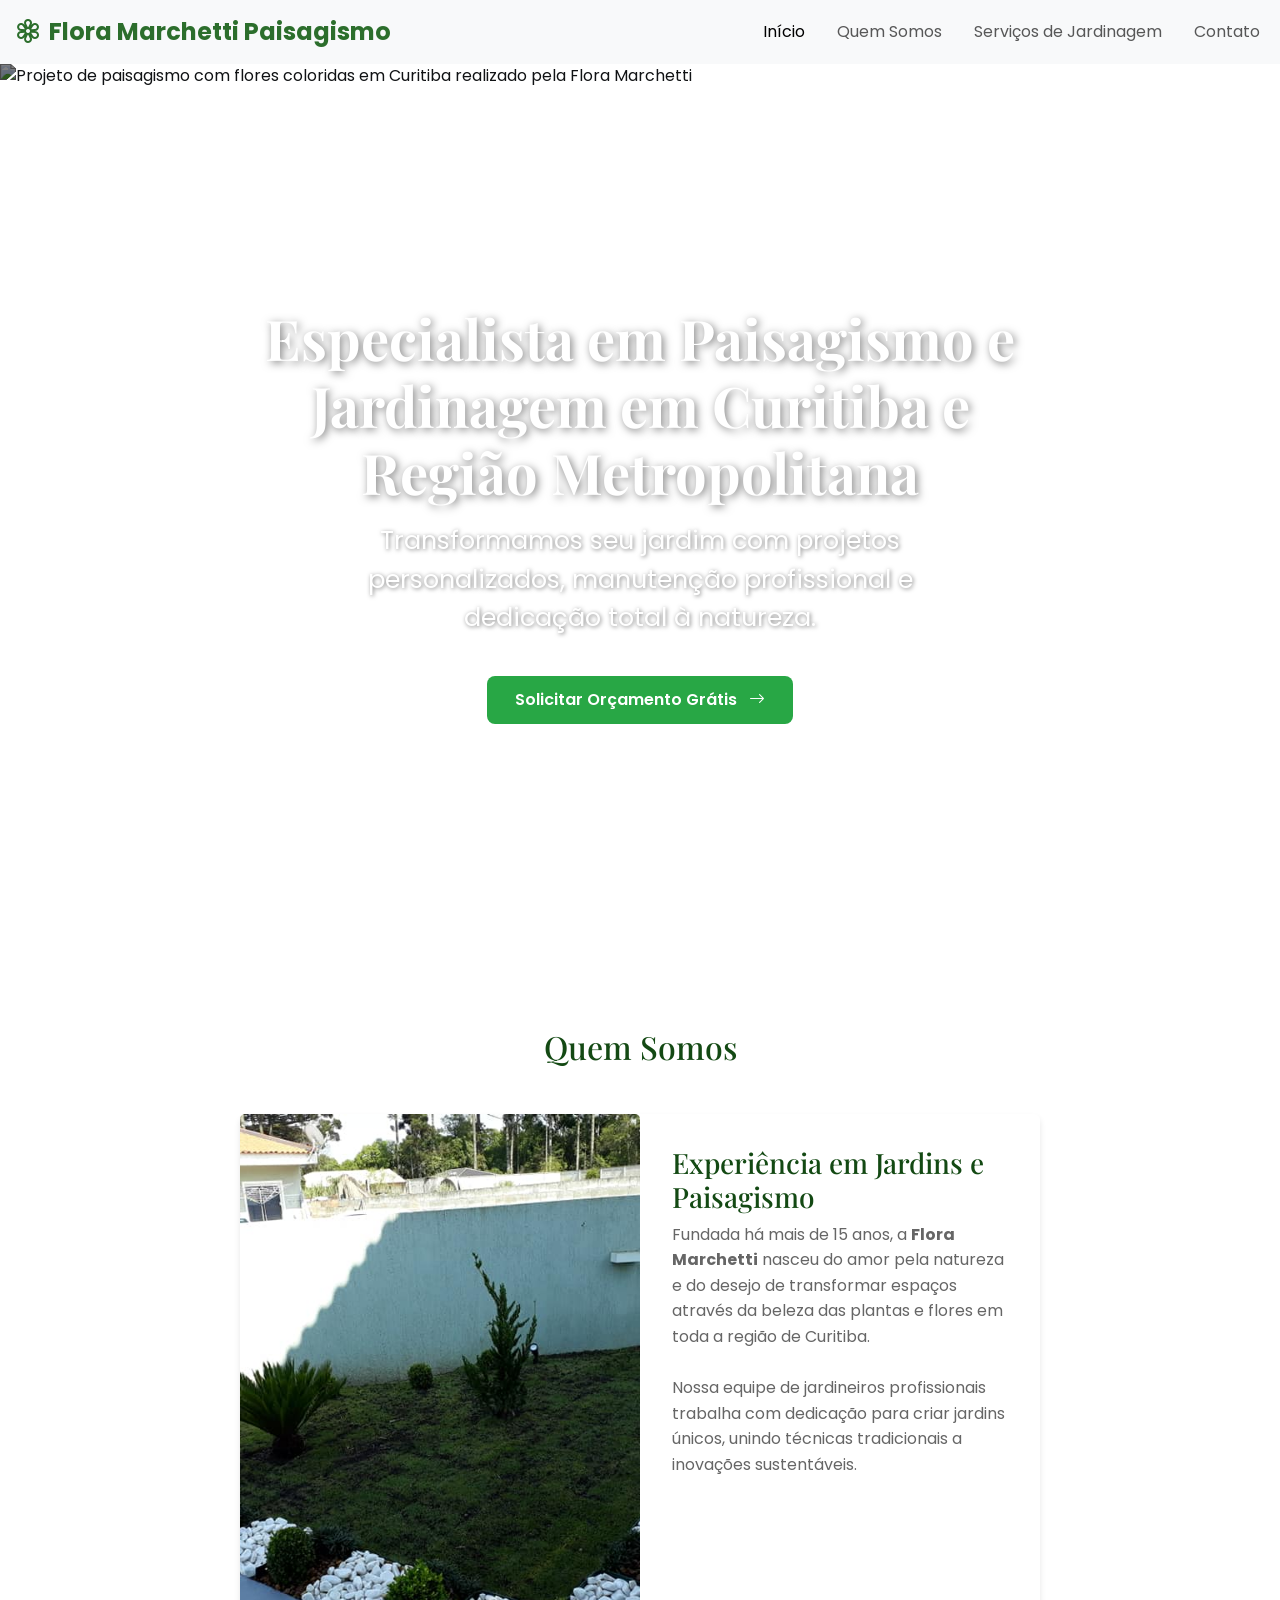
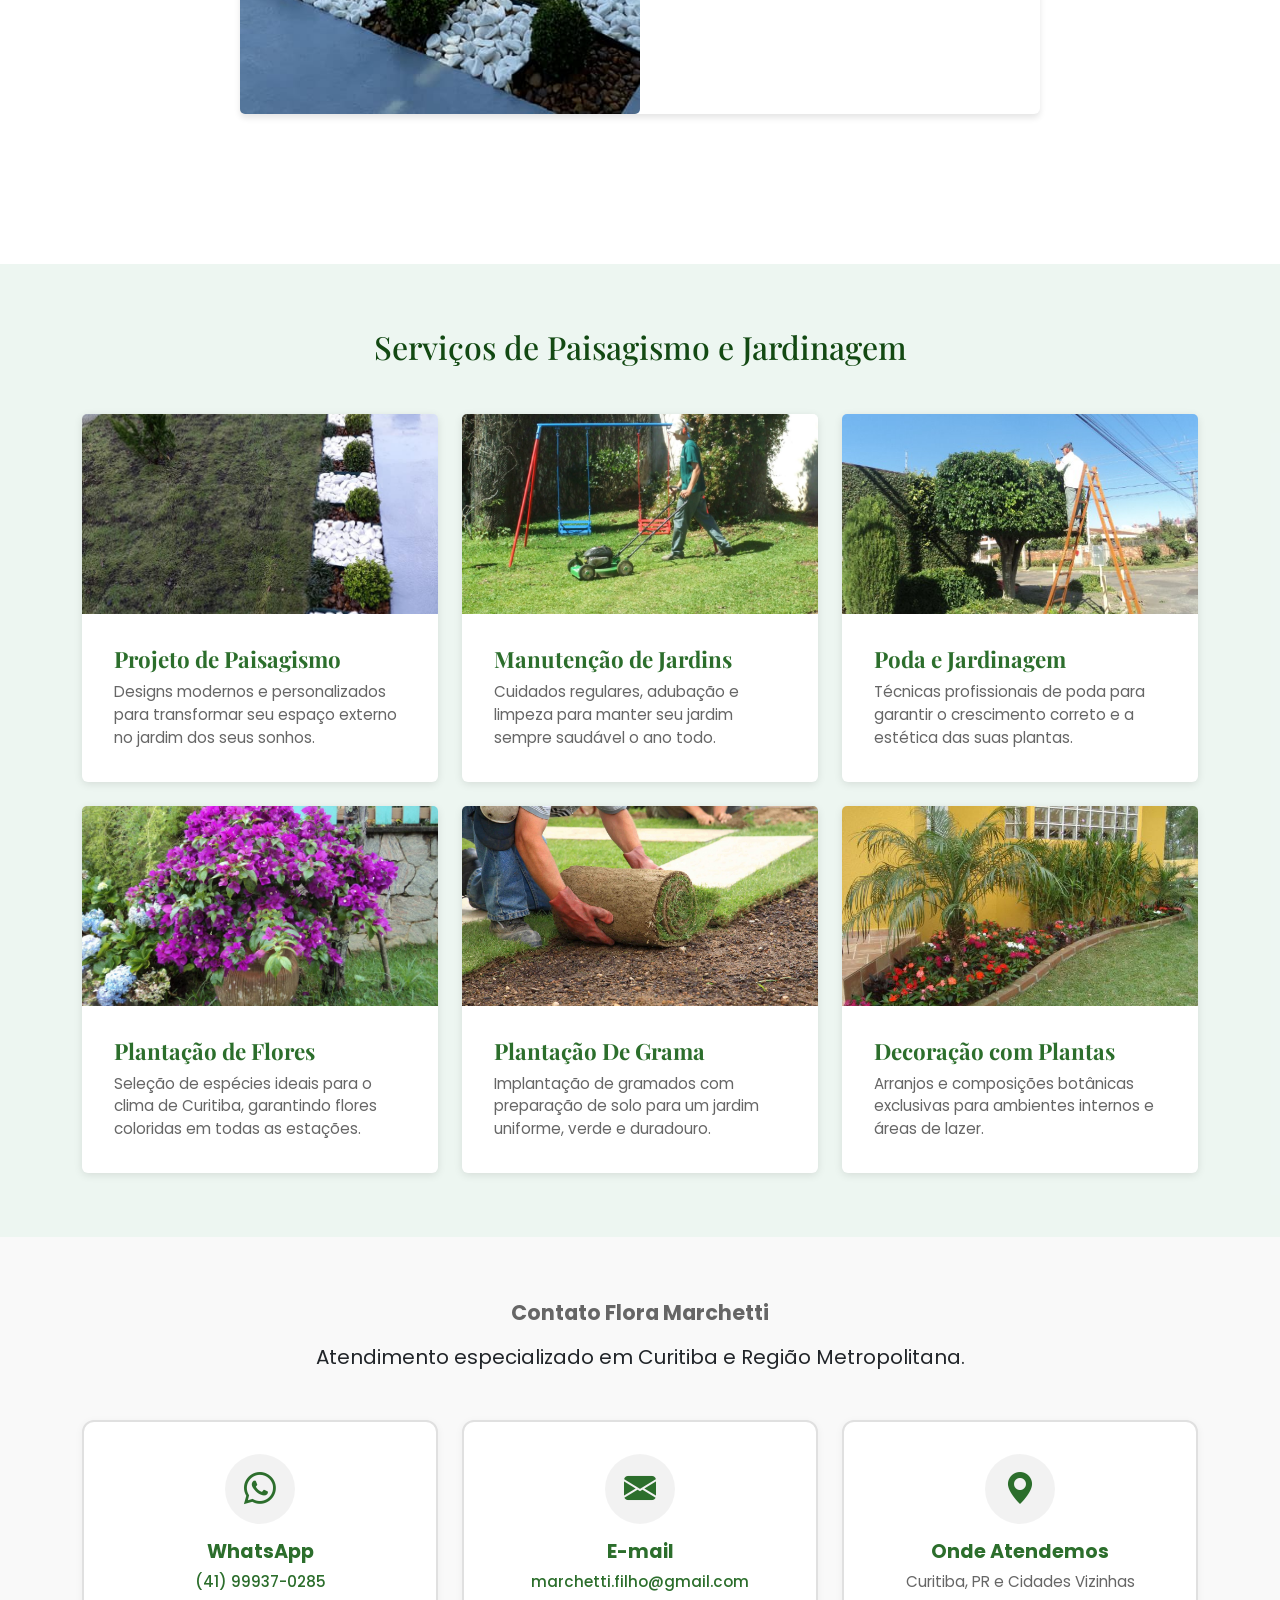
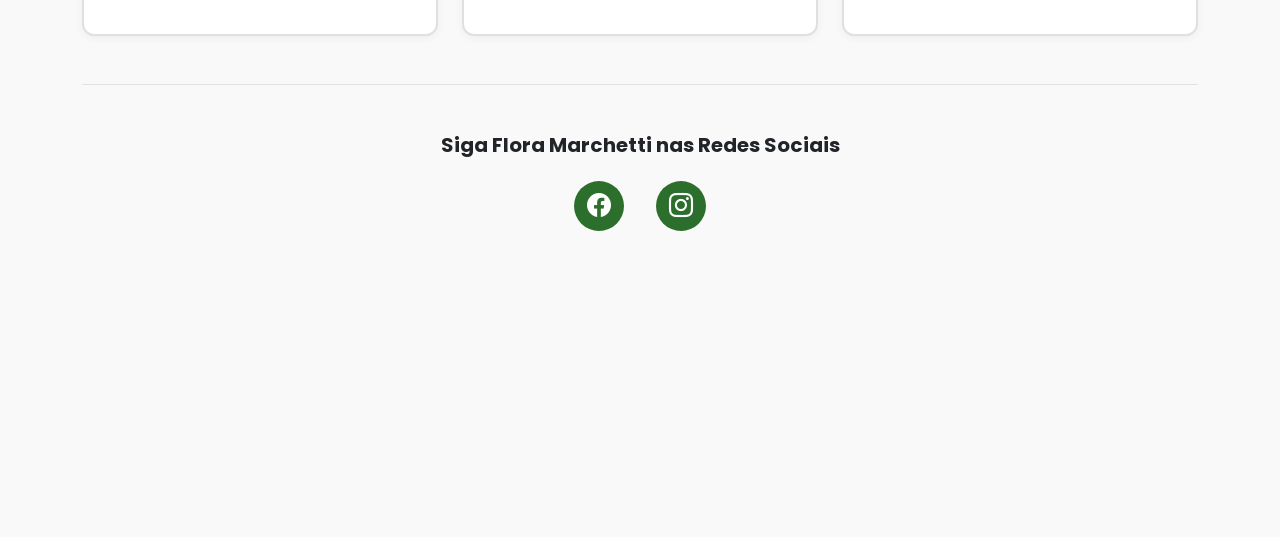
==== index.html @ 076b6082 "site" ====
<!doctype html>
<html lang="pt-br">

<head>
    <meta charset="utf-8">
    <meta name="viewport" content="width=device-width, initial-scale=1">
    
    <title>Flora Marchetti | Paisagismo e Jardinagem em Curitiba e Região Metropolitana</title>
    <meta name="description" content="Especialistas em paisagismo e jardinagem em Curitiba. Oferecemos projetos de jardins, manutenção, poda profissional, plantio de grama e flores. Solicite seu orçamento!">
    <meta name="keywords" content="jardinagem curitiba, paisagismo curitiba, manutenção de jardins, podas de árvores, plantio de grama, floricultura curitiba">
    <meta name="author" content="Flora Marchetti">
    <meta name="robots" content="index, follow">
    <link rel="canonical" href="https://www.floramarchetti.com.br/">

    <meta property="og:type" content="website">
    <meta property="og:title" content="Flora Marchetti | Paisagismo e Jardinagem em Curitiba">
    <meta property="og:description" content="Transforme seu espaço externo com serviços profissionais de jardinagem e paisagismo em Curitiba e região.">
    <meta property="og:image" content="https://images.unsplash.com/photo-1665523456595-213ff4974737?q=80&w=1080">
    <meta property="og:url" content="https://www.floramarchetti.com.br/">

    <link href="https://cdn.jsdelivr.net/npm/bootstrap@5.3.8/dist/css/bootstrap.min.css" rel="stylesheet"
        integrity="sha384-sRIl4kxILFvY47J16cr9ZwB07vP4J8+LH7qKQnuqkuIAvNWLzeN8tE5YBujZqJLB" crossorigin="anonymous">

    <link rel="stylesheet" href="https://cdn.jsdelivr.net/npm/bootstrap-icons@1.13.1/font/bootstrap-icons.min.css">

    <link rel="preconnect" href="https://fonts.googleapis.com">
    <link rel="preconnect" href="https://fonts.gstatic.com" crossorigin>
    <link
        href="https://fonts.googleapis.com/css2?family=Poppins:wght@400;500;600;700&family=Playfair+Display:wght@700&display=swap"
        rel="stylesheet">

    <link rel="stylesheet" href="styles.css">
    <link rel="icon" type="image/x-icon" href="/images/favicon-32x32.png">

    <script type="application/ld+json">
    {
      "@context": "https://schema.org",
      "@type": "HomeAndConstructionBusiness",
      "name": "Flora Marchetti",
      "image": "https://images.unsplash.com/photo-1665523456595-213ff4974737?q=80&w=1080",
      "address": {
        "@type": "PostalAddress",
        "addressLocality": "Curitiba",
        "addressRegion": "PR",
        "addressCountry": "BR"
      },
      "url": "https://www.floramarchetti.com.br/",
      "telephone": "+5541999370285",
      "priceRange": "$$",
      "serviceArea": "Curitiba e Região Metropolitana"
    }
    </script>
</head>

<body>

    <nav class="navbar navbar-expand-lg bg-body-tertiary sticky-top">
        <div class="container-fluid">
            <div class="icone icone-margem fw-bold">
                <i class="bi bi-flower3 fs-2" aria-hidden="true"></i>
                <span class="fs-4">Flora Marchetti Paisagismo</span>
            </div>

            <button class="navbar-toggler" type="button" data-bs-toggle="collapse"
                data-bs-target="#navbarSupportedContent" aria-controls="navbarSupportedContent" aria-expanded="false"
                aria-label="Abrir menu de navegação">
                <span class="navbar-toggler-icon"></span>
            </button>

            <div class="collapse navbar-collapse" id="navbarSupportedContent">
                <ul class="navbar-nav ms-auto mb-lg-0 gap-3 margem-navbar">
                    <li class="nav-item">
                        <a class="nav-link active" href="#inicio">Início</a>
                    </li>
                    <li class="nav-item">
                        <a class="nav-link" href="#quem-somos">Quem Somos</a>
                    </li>
                    <li class="nav-item">
                        <a class="nav-link" href="#servicos">Serviços de Jardinagem</a>
                    </li>
                    <li class="nav-item">
                        <a class="nav-link" href="#contato">Contato</a>
                    </li>
                </ul>
            </div>
        </div>
    </nav>

    <section id="inicio" class="container-fluid imagem-hero">
        <div class="hero-overlay">
            <h1 class="hero-titulo">Especialista em Paisagismo e Jardinagem em Curitiba e Região Metropolitana</h1>
            <p class="hero-subtitulo">Transformamos seu jardim com projetos personalizados, manutenção profissional e dedicação total à natureza.</p>
            
            <div class="mt-4">
                <a href="#contato" class="btn-hero">
                    Solicitar Orçamento Grátis <i class="bi bi-arrow-right ms-2" aria-hidden="true"></i>
                </a>
            </div>
        </div>
        <img src="https://images.unsplash.com/photo-1665523456595-213ff4974737?crop=entropy&cs=tinysrgb&fit=max&fm=jpg&ixid=M3w3Nzg4Nzd8MHwxfHNlYXJjaHwxfHxnYXJkZW4lMjBsYW5kc2NhcGluZyUyMGZsb3dlcnN8ZW58MXx8fHwxNzczMjYyNTE4fDA&ixlib=rb-4.1.0&q=80&w=1080"
            alt="Projeto de paisagismo com flores coloridas em Curitiba realizado pela Flora Marchetti">
    </section>

    <section id="quem-somos" class="secao-quem-somos">
        <div class="container">
            <h2 class="text-center verde mb-5">Quem Somos</h2>

            <div class="card margem-card card-responsivo">
                <div class="row g-0">
                    <div class="col-md-6">
                        <img src="/images/card principal.jpg" class="card-img h-100" alt="Equipe de jardinagem profissional em Curitiba">
                    </div>

                    <div class="col-md-6">
                        <div class="card-body">
                            <h3 class="verde">Experiência em Jardins e Paisagismo</h3>
                            <p class="card-text">
                                Fundada há mais de 15 anos, a <strong>Flora Marchetti</strong> nasceu do amor pela natureza e do
                                desejo de transformar espaços através da beleza das plantas e flores em toda a região de Curitiba.
                                <br><br>
                                Nossa equipe de jardineiros profissionais trabalha com dedicação para criar jardins únicos, unindo técnicas tradicionais a inovações sustentáveis.
                            </p>
                        </div>
                    </div>
                </div>
            </div>
        </div>
    </section>

    <section id="servicos" class="secao-servicos">
        <div class="container">
            <h2 class="text-center verde mb-5">Serviços de Paisagismo e Jardinagem</h2>

            <div class="row row-cols-1 row-cols-md-3 g-4">
                <div class="col">
                    <div class="card h-100 card-servico">
                        <img src="/images/Projeto.jpg" class="card-img-top" alt="Serviço de Projeto de Paisagismo em Curitiba">
                        <div class="card-body">
                            <h5 class="card-title">Projeto de Paisagismo</h5>
                            <p class="card-text">Designs modernos e personalizados para transformar seu espaço externo no jardim dos seus sonhos.</p>
                        </div>
                        
                    </div>
                </div>

                <div class="col">
                    <div class="card h-100 card-servico">
                        <img src="/images/Manutenção.jpg" class="card-img-top" alt="Manutenção periódica de jardins">
                        <div class="card-body">
                            <h5 class="card-title">Manutenção de Jardins</h5>
                            <p class="card-text">Cuidados regulares, adubação e limpeza para manter seu jardim sempre saudável o ano todo.</p>
                        </div>
                        
                    </div>
                </div>

                <div class="col">
                    <div class="card h-100 card-servico">
                        <img src="/images/poda.jpg" class="card-img-top" alt="Poda profissional de árvores e arbustos">
                        <div class="card-body">
                            <h5 class="card-title">Poda e Jardinagem</h5>
                            <p class="card-text">Técnicas profissionais de poda para garantir o crescimento correto e a estética das suas plantas.</p>
                        </div>
                        
                    </div>
                </div>

                <div class="col">
                    <div class="card h-100 card-servico">
                        <img src="/images/Flores.jpg" class="card-img-top" alt="Plantio de flores ornamentais">
                        <div class="card-body">
                            <h5 class="card-title">Plantação de Flores</h5>
                            <p class="card-text">Seleção de espécies ideais para o clima de Curitiba, garantindo flores coloridas em todas as estações.</p>
                        </div>
                        
                    </div>
                </div>

                <div class="col">
                    <div class="card h-100 card-servico">
                        <img src="/images/preparo-solo-plantio-grama-natural-scaled.jpg" class="card-img-top" alt="Plantio de grama em Curitiba">
                        <div class="card-body">
                            <h5 class="card-title">Plantação De Grama</h5>
                            <p class="card-text">Implantação de gramados com preparação de solo para um jardim uniforme, verde e duradouro.</p>
                        </div>
                        
                    </div>
                </div>

                <div class="col">
                    <div class="card h-100 card-servico">
                        <img src="/images/plantação.jpg" class="card-img-top" alt="Decoração botânica para interiores e exteriores">
                        <div class="card-body">
                            <h5 class="card-title">Decoração com Plantas</h5>
                            <p class="card-text">Arranjos e composições botânicas exclusivas para ambientes internos e áreas de lazer.</p>
                        </div>
                        
                    </div>
                </div>
            </div>
        </div>
    </section>

    <section id="contato" class="secao-contatos">
        <div class="container">
            <h2 class="text-center verde fw-bold mb-3">Contato Flora Marchetti</h2>
            <p class="text-center mb-5 fs-5">Atendimento especializado em Curitiba e Região Metropolitana.</p>

            <div class="row row-cols-1 row-cols-md-3 g-4 mb-5">
                <div class="col">
                    <a href="https://wa.me/5541999370285">
                    <div class="card-contato text-center">
                        <div class="icon-contato">
                            <i class="bi bi-whatsapp" aria-hidden="true"></i>
                        </div>
                        <h5 class="fw-bold mt-3 mb-2">WhatsApp</h5>
                        <p><a href="https://wa.me/5541999370285" target="_blank">(41) 99937-0285</a></p>
                    </div>
                    </a>
                </div>

                <div class="col">
                    <div class="card-contato text-center">
                        <div class="icon-contato">
                            <i class="bi bi-envelope-fill" aria-hidden="true"></i>
                        </div>
                        <h5 class="fw-bold mt-3 mb-2">E-mail</h5>
                        <p><a href="mailto:marchetti.filho@gmail.com">marchetti.filho@gmail.com</a></p>
                    </div>
                </div>

                <div class="col">
                    <div class="card-contato text-center">
                        <div class="icon-contato">
                            <i class="bi bi-geo-alt-fill" aria-hidden="true"></i>
                        </div>
                        <h5 class="fw-bold mt-3 mb-2">Onde Atendemos</h5>
                        <p>Curitiba, PR e Cidades Vizinhas</p>
                    </div>
                </div>
            </div>

            <div class="text-center mt-5 pt-5 border-top">
                <h5 class="fw-bold mb-4">Siga Flora Marchetti nas Redes Sociais</h5>
                <div class="social-icons">
                    <a href="https://www.facebook.com/floramarchetti.marchetti" class="social-icon" title="Siga-nos no Facebook" target="_blank">
                        <i class="bi bi-facebook"></i>
                    </a>
                    <a href="https://www.instagram.com/marchetti.filho/" class="social-icon" title="Siga-nos no Instagram" target="_blank">
                        <i class="bi bi-instagram"></i>
                    </a>
                </div>
            </div>
        </div>
    </section>

    <script src="https://cdn.jsdelivr.net/npm/bootstrap@5.3.8/dist/js/bootstrap.bundle.min.js"
        integrity="sha384-FKyoEForCGlyvwx9Hj09JcYn3nv7wiPVlz7YYwJrWVcXK/BmnVDxM+D2scQbITxI"
        crossorigin="anonymous"></script>
</body>

</html>
---- styles.css ----
/* Cores */
:root {
    --cor-primaria: oklch(0.48 0.12 143.37);
    --cor-secundaria: oklch(35.733% 0.10101 143.116);
}

/* Fonte global */
* {
    font-family: 'Poppins', sans-serif;
}

html {
    scroll-behavior: smooth;
}

body {
    margin: 0;
    padding: 0;
}

/* ===== NAVBAR ===== */
.icone-margem {
    margin-left: 360px;
    white-space: nowrap;
    display: flex;
    align-items: center;
    gap: 0.5rem;
    color: var(--cor-primaria);
}

.navbar-brand {
    white-space: nowrap;
    font-size: 1rem;
}

.margem-navbar {
    margin-right: 300px;
    white-space: nowrap;
}

/* Cor verde */
.verde {
    color: var(--cor-secundaria);
    font-family: 'Playfair Display', serif;
}

/* Responsividade Navbar */
@media (max-width: 1400px) {
    .icone-margem {
        margin-left: 200px;
    }

    .margem-navbar {
        margin-right: 200px;
    }

    .navbar-brand {
        font-size: 0.95rem;
    }
}

@media (max-width: 1300px) {
    .icone-margem {
        margin-left: 0;
        gap: 0.3rem;
    }

    .margem-navbar {
        margin-right: 0;
    }

    .navbar-brand {
        font-size: 0.8rem;
    }
}

/* ===== HERO SECTION ===== */
.imagem-hero {
    padding: 0 !important;
    margin: 0 !important;
    overflow: hidden;
    position: relative;
    height: 900px;
    width: 100%;
}

.imagem-hero img {
    width: 100%;
    height: 100%;
    object-fit: cover;
    display: block;
    filter: brightness(0.5);
}

.hero-overlay {
    position: absolute;
    top: 0;
    left: 0;
    width: 100%;
    height: 100%;
    display: flex;
    flex-direction: column;
    justify-content: center;
    align-items: center;
    text-align: center;
    z-index: 2;
}

.hero-titulo {
    font-family: 'Playfair Display', serif;
    font-size: 3.5rem;
    font-weight: 700;
    color: white;
    margin-bottom: 1rem;
    max-width: 800px;
    text-shadow: 2px 2px 8px rgba(0, 0, 0, 0.5);
}

.hero-subtitulo {
    font-family: 'Poppins', sans-serif;
    font-size: 1.6rem;
    color: white;
    max-width: 600px;
    text-shadow: 1px 1px 4px rgba(0, 0, 0, 0.5);
}

/* Responsividade Hero */
@media (max-width: 768px) {
    .imagem-hero {
        height: 100vh;
    }

    .hero-titulo {
        font-size: 1.8rem;
    }

    .hero-subtitulo {
        font-size: 1rem;
    }
}

@media (max-width: 480px) {
    .imagem-hero {
        height: 100vh;
    }

    .hero-titulo {
        font-size: 1.4rem;
    }

    .hero-subtitulo {
        font-size: 0.9rem;
    }
}

/* ===== SEÇÃO QUEM SOMOS (COM CARD) ===== */
.secao-quem-somos {
    display: flex;
    flex-direction: column;
    align-items: center;
    width: 100%;
    min-height: 100vh;
    padding: 4rem 2rem;
    margin: 0;
}

.secao-quem-somos h1 {
    font-family: 'Playfair Display', serif;
    font-size: 3rem;
    font-weight: 700;
    margin-bottom: 3rem;
    text-align: center;
}

/* ===== CARDS ===== */
.margem-card {
    margin: 0 auto;
}

.card-responsivo {
    border: none;
    box-shadow: 0 4px 6px rgba(0, 0, 0, 0.1);
    width: 100%;
    max-width: 50rem;
}

.card-img {
    object-fit: cover;
    width: 100%;
    height: 100%;
    min-height: 600px;
}

.card-body {
    display: flex;
    flex-direction: column;
    justify-content: center;
    padding: 2rem;
}

.card-title {
    font-family: 'Playfair Display', serif;
    font-size: 1.8rem;
    font-weight: 700;
    margin-bottom: 1rem;
    color: var(--cor-primaria);
}

.card-text {
    font-size: 1rem;
    line-height: 1.6;
    color: #666;
    margin-bottom: 1.5rem;
}

.card-body .btn {
    background-color: var(--cor-primaria);
    border-color: var(--cor-primaria);
    width: fit-content;
}

.card-body .btn:hover {
    background-color: var(--cor-secundaria);
    border-color: var(--cor-secundaria);
}

/* ===== RESPONSIVIDADE SEÇÃO QUEM SOMOS ===== */
@media (max-width: 768px) {
    .secao-quem-somos {
        min-height: 100vh;
        padding: 2rem 1rem;
    }

    .secao-quem-somos h1 {
        font-size: 2rem;
        margin-bottom: 2rem;
    }

    .margem-card {
        margin-left: 0;
        width: 100% !important;
    }

    .card-body {
        padding: 1.5rem;
    }

    .card-title {
        font-size: 1.5rem;
    }

    .card-text {
        font-size: 0.95rem;
    }
}

@media (max-width: 576px) {
    .secao-quem-somos {
        min-height: auto;
        padding: 1.5rem 1rem;
    }

    .secao-quem-somos h1 {
        font-size: 1.5rem;
        margin-bottom: 1.5rem;
    }

    .margem-card {
        margin-left: 0;
        width: 100% !important;
        max-width: 100%;
    }

    .card-body {
        padding: 1rem;
    }

    .card-title {
        font-size: 1.3rem;
    }

    .card-text {
        font-size: 0.9rem;
    }

    .card-img {
        min-height: 200px;
    }
}

.navbar-nav .nav-link:hover {
    color: rgb(54, 184, 60);
    cursor: pointer;
}


/* ===== SEÇÃO SERVIÇOS ===== */
.secao-servicos {
    width: 100%;
    min-height: 100vh;
    padding: 4rem 2rem;
    margin: 0;
    background-color: rgba(25, 135, 84, 0.08);
    /* verde bem suave */

}

.secao-servicos h1 {
    font-family: 'Playfair Display', serif;
    font-size: 3rem;
    font-weight: 700;
    margin-bottom: 3rem;
}

/* Cards de Serviços */
.card-servico {
    border: none;
    box-shadow: 0 2px 8px rgba(0, 0, 0, 0.1);
    transition: transform 0.3s ease, box-shadow 0.3s ease;
    height: 100%;
}

.card-servico:hover {
    transform: translateY(-10px);
    box-shadow: 0 8px 16px rgba(0, 0, 0, 0.15);
}

.card-servico .card-img-top {
    height: 200px;
    object-fit: cover;
}

.card-servico .card-title {
    font-family: 'Playfair Display', serif;
    font-size: 1.4rem;
    font-weight: 700;
    color: var(--cor-primaria);
    margin-bottom: 0.5rem;
}

.card-servico .card-text {
    font-size: 0.95rem;
    color: #666;
    line-height: 1.5;
}

.card-servico .card-footer {
    border: none;
    background-color: transparent;
    padding: 0 1.25rem 1.25rem;
}

.btn-servico {
    background-color: var(--cor-primaria);
    border-color: var(--cor-primaria);
    color: white;
    font-size: 0.9rem;
    padding: 0.5rem 1.2rem;
}

.btn-servico:hover {
    background-color: var(--cor-secundaria);
    border-color: var(--cor-secundaria);
    color: white;
}

/* ===== RESPONSIVIDADE SERVIÇOS ===== */
@media (max-width: 768px) {
    .secao-servicos {
        padding: 2rem 1rem;
        min-height: auto;
    }

    .secao-servicos h1 {
        font-size: 2rem;
        margin-bottom: 2rem;
    }

    .card-servico .card-title {
        font-size: 1.2rem;
    }

    .card-servico .card-text {
        font-size: 0.9rem;
    }
}

@media (max-width: 576px) {
    .secao-servicos {
        padding: 1.5rem 1rem;
    }

    .secao-servicos h1 {
        font-size: 1.5rem;
        margin-bottom: 1.5rem;
    }

    .card-servico .card-img-top {
        height: 150px;
    }

    .card-servico .card-title {
        font-size: 1.1rem;
    }

    .card-servico .card-text {
        font-size: 0.85rem;
    }
}

/* ===== SEÇÃO CONTATOS ===== */
.secao-contatos {
    width: 100%;
    min-height: 100vh;
    padding: 4rem 2rem;
    margin: 0;
    background-color: #f9f9f9;
}

.secao-contatos h1 {
    font-family: 'Playfair Display', serif;
    font-size: 3rem;
    font-weight: 700;
    margin-bottom: 1rem;
}

.secao-contatos h2 {
    font-family: 'Poppins', sans-serif;
    font-size: 1.3rem;
    color: #666;
    font-weight: 500;
}

/* Cards de Contato */
.card-contato {
    padding: 2rem;
    border: 2px solid #e0e0e0;
    border-radius: 12px;
    background-color: white;
    transition: all 0.3s ease;
    box-shadow: 0 2px 8px rgba(0, 0, 0, 0.05);
}

.card-contato:hover {
    border-color: var(--cor-primaria);
    box-shadow: 0 8px 16px rgba(0, 0, 0, 0.1);
    transform: translateY(-5px);
}

/* Ícone de Contato */
.icon-contato {
    width: 70px;
    height: 70px;
    margin: 0 auto;
    display: flex;
    justify-content: center;
    align-items: center;
    background-color: rgba(0, 0, 0, 0.05);
    border-radius: 50%;
    font-size: 2rem;
    color: var(--cor-primaria);
}

.card-contato:hover .icon-contato {
    background-color: var(--cor-primaria);
    color: white;
}

.card-contato h5 {
    color: var(--cor-primaria);
    font-size: 1.2rem;
}

.card-contato p {
    margin: 0.5rem 0;
    color: #666;
    font-size: 0.95rem;
}

.card-contato a {
    text-decoration: none;
    color: var(--cor-primaria);
    font-weight: 500;
    transition: color 0.3s ease;
}

.card-contato a:hover {
    color: var(--cor-secundaria);
    text-decoration: underline;
}

/* Redes Sociais */
.social-icons {
    display: flex;
    justify-content: center;
    gap: 2rem;
    flex-wrap: wrap;
}

.social-icon {
    display: inline-flex;
    justify-content: center;
    align-items: center;
    width: 50px;
    height: 50px;
    border-radius: 50%;
    background-color: var(--cor-primaria);
    color: white;
    font-size: 1.5rem;
    transition: all 0.3s ease;
    text-decoration: none;
}

.social-icon:hover {
    background-color: var(--cor-secundaria);
    transform: scale(1.15);
    box-shadow: 0 4px 12px rgba(0, 0, 0, 0.2);
}

/* ===== RESPONSIVIDADE CONTATOS ===== */
@media (max-width: 768px) {
    .secao-contatos {
        padding: 2rem 1rem;
        min-height: auto;
    }

    .secao-contatos h1 {
        font-size: 2rem;
        margin-bottom: 0.5rem;
    }

    .secao-contatos h2 {
        font-size: 1.1rem;
        margin-bottom: 2rem;
    }

    .card-contato {
        padding: 1.5rem;
    }

    .icon-contato {
        width: 60px;
        height: 60px;
        font-size: 1.5rem;
    }

    .card-contato h5 {
        font-size: 1.1rem;
    }

    .social-icons {
        gap: 1.5rem;
    }

    .social-icon {
        width: 45px;
        height: 45px;
        font-size: 1.2rem;
    }
}

@media (max-width: 576px) {
    .secao-contatos {
        padding: 1.5rem 1rem;
    }

    .secao-contatos h1 {
        font-size: 1.5rem;
    }

    .secao-contatos h2 {
        font-size: 1rem;
    }

    .card-contato {
        padding: 1.2rem;
        margin-bottom: 1rem;
    }

    .icon-contato {
        width: 50px;
        height: 50px;
        font-size: 1.3rem;
    }

    .card-contato h5 {
        font-size: 1rem;
    }

    .card-contato p {
        font-size: 0.9rem;
    }

    .social-icons {
        gap: 1rem;
    }

    .social-icon {
        width: 40px;
        height: 40px;
        font-size: 1rem;
    }
}

.btn-hero {
    display: inline-block;
    background-color: #28a745;
    /* verde */
    color: white;
    padding: 12px 28px;
    border-radius: 8px;
    text-decoration: none;
    font-weight: 600;
    transition: all 0.3s ease;
}

.btn-hero:hover {
    background-color: #218838;
    /* verde mais escuro no hover */
    transform: translateY(-2px);
    box-shadow: 0 6px 15px rgba(0, 0, 0, 0.2);
}
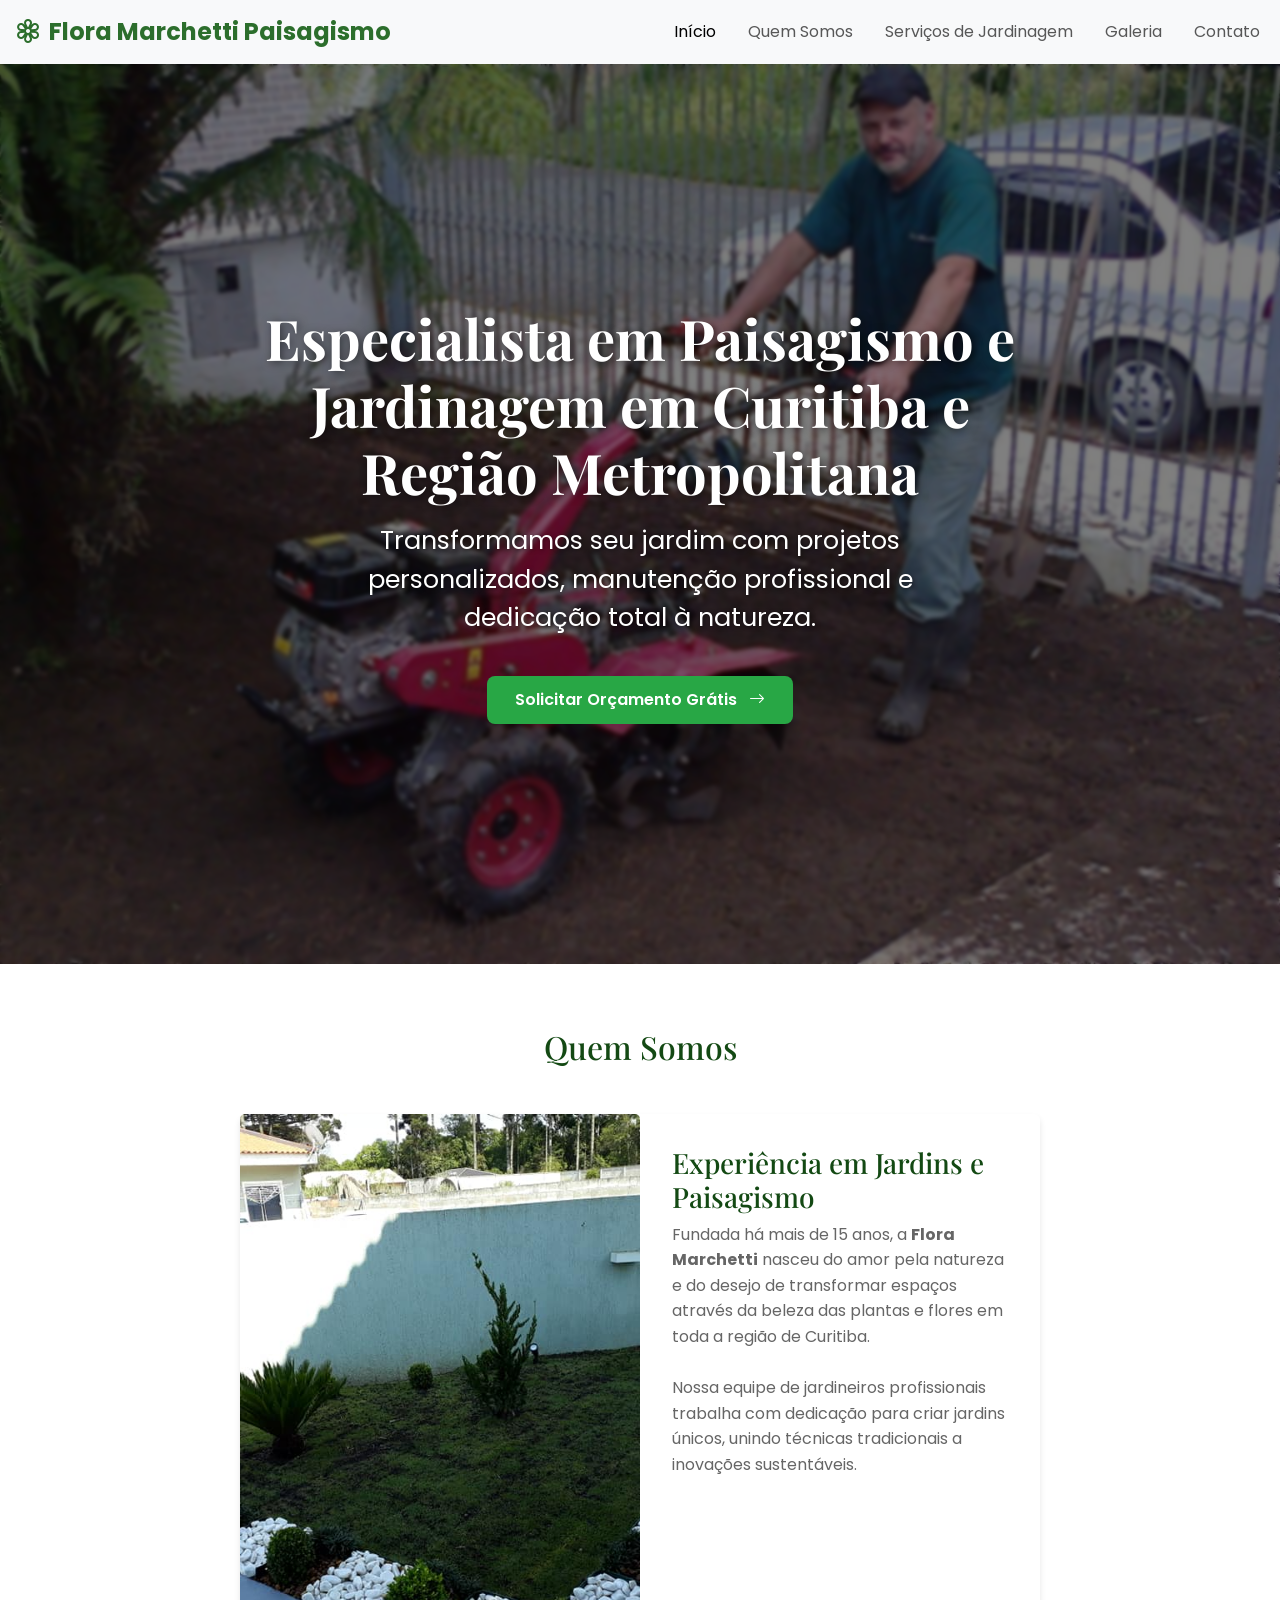
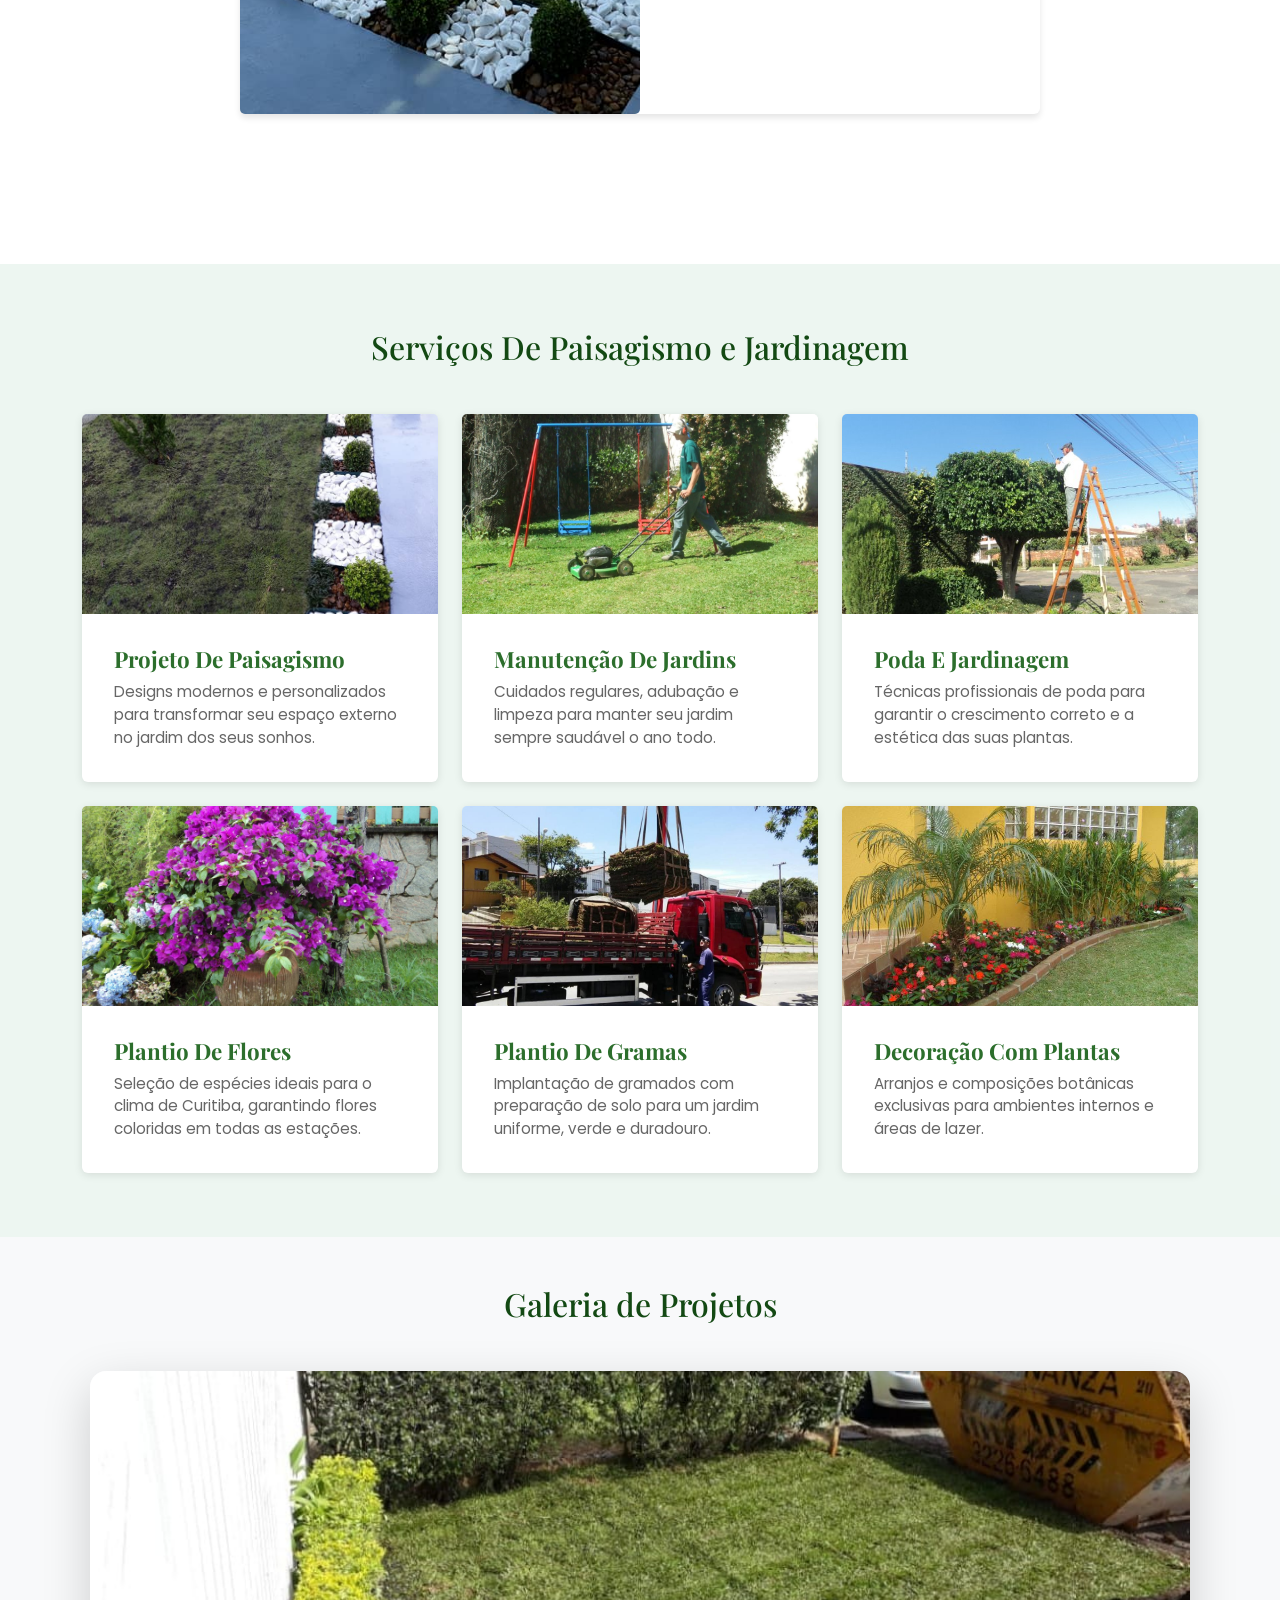
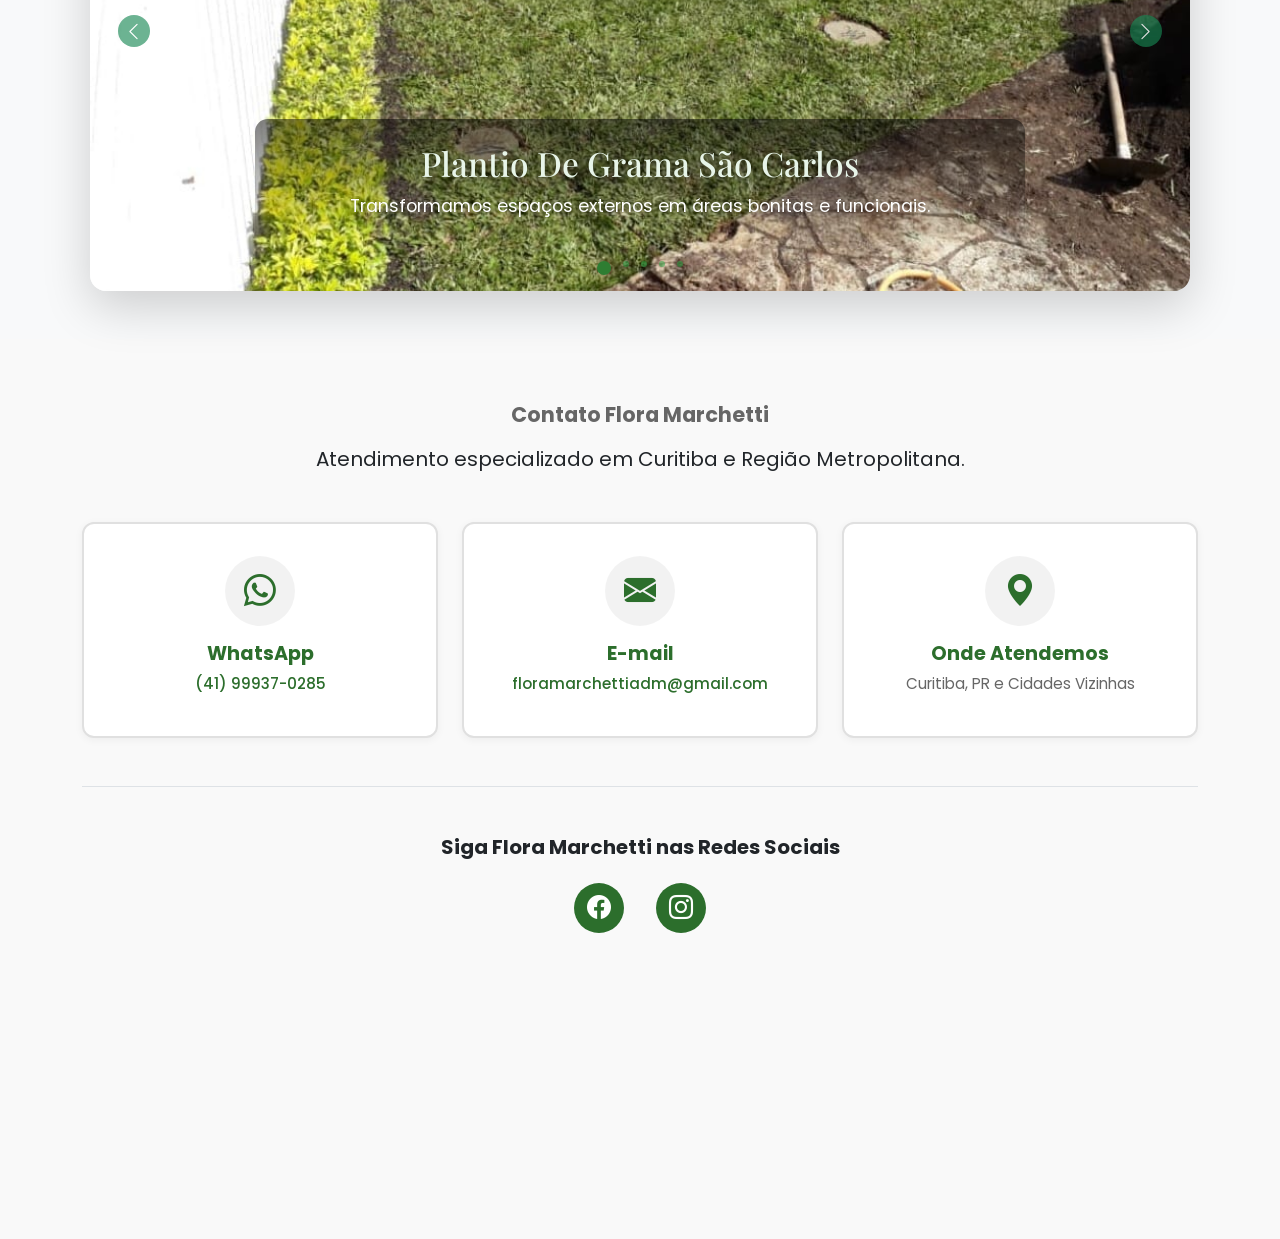
==== commit 3104778d: "Adição de imagens, carrousel e atualização de email" ====
--- a/index.html
+++ b/index.html
@@ -4,17 +4,20 @@
 <head>
     <meta charset="utf-8">
     <meta name="viewport" content="width=device-width, initial-scale=1">
-    
+
     <title>Flora Marchetti | Paisagismo e Jardinagem em Curitiba e Região Metropolitana</title>
-    <meta name="description" content="Especialistas em paisagismo e jardinagem em Curitiba. Oferecemos projetos de jardins, manutenção, poda profissional, plantio de grama e flores. Solicite seu orçamento!">
-    <meta name="keywords" content="jardinagem curitiba, paisagismo curitiba, manutenção de jardins, podas de árvores, plantio de grama, floricultura curitiba">
+    <meta name="description"
+        content="Especialistas em paisagismo e jardinagem em Curitiba. Oferecemos projetos de jardins, manutenção, poda profissional, plantio de grama e flores. Solicite seu orçamento!">
+    <meta name="keywords"
+        content="jardinagem curitiba, paisagismo curitiba, manutenção de jardins, podas de árvores, plantio de grama, floricultura curitiba">
     <meta name="author" content="Flora Marchetti">
     <meta name="robots" content="index, follow">
     <link rel="canonical" href="https://www.floramarchetti.com.br/">
 
     <meta property="og:type" content="website">
     <meta property="og:title" content="Flora Marchetti | Paisagismo e Jardinagem em Curitiba">
-    <meta property="og:description" content="Transforme seu espaço externo com serviços profissionais de jardinagem e paisagismo em Curitiba e região.">
+    <meta property="og:description"
+        content="Transforme seu espaço externo com serviços profissionais de jardinagem e paisagismo em Curitiba e região.">
     <meta property="og:image" content="https://images.unsplash.com/photo-1665523456595-213ff4974737?q=80&w=1080">
     <meta property="og:url" content="https://www.floramarchetti.com.br/">
 
@@ -30,7 +33,7 @@
         rel="stylesheet">
 
     <link rel="stylesheet" href="styles.css">
-    <link rel="icon" type="image/x-icon" href="/images/favicon-32x32.png">
+    <link rel="icon" type="image/x-icon" href="images/favicon-32x32.png">
 
     <script type="application/ld+json">
     {
@@ -78,6 +81,11 @@
                     <li class="nav-item">
                         <a class="nav-link" href="#servicos">Serviços de Jardinagem</a>
                     </li>
+
+                    <li class="nav-item">
+                        <a class="nav-link" href="#galeria">Galeria</a>
+                    </li>
+
                     <li class="nav-item">
                         <a class="nav-link" href="#contato">Contato</a>
                     </li>
@@ -87,17 +95,19 @@
     </nav>
 
     <section id="inicio" class="container-fluid imagem-hero">
+        <div class="fundo-desfocado"></div>
         <div class="hero-overlay">
             <h1 class="hero-titulo">Especialista em Paisagismo e Jardinagem em Curitiba e Região Metropolitana</h1>
-            <p class="hero-subtitulo">Transformamos seu jardim com projetos personalizados, manutenção profissional e dedicação total à natureza.</p>
-            
+            <p class="hero-subtitulo">Transformamos seu jardim com projetos personalizados, manutenção profissional e
+                dedicação total à natureza.</p>
+
             <div class="mt-4">
                 <a href="#contato" class="btn-hero">
                     Solicitar Orçamento Grátis <i class="bi bi-arrow-right ms-2" aria-hidden="true"></i>
                 </a>
             </div>
         </div>
-        <img src="https://images.unsplash.com/photo-1665523456595-213ff4974737?crop=entropy&cs=tinysrgb&fit=max&fm=jpg&ixid=M3w3Nzg4Nzd8MHwxfHNlYXJjaHwxfHxnYXJkZW4lMjBsYW5kc2NhcGluZyUyMGZsb3dlcnN8ZW58MXx8fHwxNzczMjYyNTE4fDA&ixlib=rb-4.1.0&q=80&w=1080"
+        <img src="images/image.png" class="img-fluid"
             alt="Projeto de paisagismo com flores coloridas em Curitiba realizado pela Flora Marchetti">
     </section>
 
@@ -108,17 +118,21 @@
             <div class="card margem-card card-responsivo">
                 <div class="row g-0">
                     <div class="col-md-6">
-                        <img src="/images/card principal.jpg" class="card-img h-100" alt="Equipe de jardinagem profissional em Curitiba">
+                        <img src="images/card principal.jpg" class="card-img h-100"
+                            alt="Equipe de jardinagem profissional em Curitiba">
                     </div>
 
                     <div class="col-md-6">
                         <div class="card-body">
                             <h3 class="verde">Experiência em Jardins e Paisagismo</h3>
                             <p class="card-text">
-                                Fundada há mais de 15 anos, a <strong>Flora Marchetti</strong> nasceu do amor pela natureza e do
-                                desejo de transformar espaços através da beleza das plantas e flores em toda a região de Curitiba.
+                                Fundada há mais de 15 anos, a <strong>Flora Marchetti</strong> nasceu do amor pela
+                                natureza e do
+                                desejo de transformar espaços através da beleza das plantas e flores em toda a região de
+                                Curitiba.
                                 <br><br>
-                                Nossa equipe de jardineiros profissionais trabalha com dedicação para criar jardins únicos, unindo técnicas tradicionais a inovações sustentáveis.
+                                Nossa equipe de jardineiros profissionais trabalha com dedicação para criar jardins
+                                únicos, unindo técnicas tradicionais a inovações sustentáveis.
                             </p>
                         </div>
                     </div>
@@ -129,74 +143,172 @@
 
     <section id="servicos" class="secao-servicos">
         <div class="container">
-            <h2 class="text-center verde mb-5">Serviços de Paisagismo e Jardinagem</h2>
+            <h2 class="text-center verde mb-5">Serviços De Paisagismo e Jardinagem</h2>
 
             <div class="row row-cols-1 row-cols-md-3 g-4">
                 <div class="col">
                     <div class="card h-100 card-servico">
-                        <img src="/images/Projeto.jpg" class="card-img-top" alt="Serviço de Projeto de Paisagismo em Curitiba">
-                        <div class="card-body">
-                            <h5 class="card-title">Projeto de Paisagismo</h5>
-                            <p class="card-text">Designs modernos e personalizados para transformar seu espaço externo no jardim dos seus sonhos.</p>
-                        </div>
-                        
-                    </div>
-                </div>
-
-                <div class="col">
-                    <div class="card h-100 card-servico">
-                        <img src="/images/Manutenção.jpg" class="card-img-top" alt="Manutenção periódica de jardins">
-                        <div class="card-body">
-                            <h5 class="card-title">Manutenção de Jardins</h5>
-                            <p class="card-text">Cuidados regulares, adubação e limpeza para manter seu jardim sempre saudável o ano todo.</p>
-                        </div>
-                        
-                    </div>
-                </div>
-
-                <div class="col">
-                    <div class="card h-100 card-servico">
-                        <img src="/images/poda.jpg" class="card-img-top" alt="Poda profissional de árvores e arbustos">
-                        <div class="card-body">
-                            <h5 class="card-title">Poda e Jardinagem</h5>
-                            <p class="card-text">Técnicas profissionais de poda para garantir o crescimento correto e a estética das suas plantas.</p>
-                        </div>
-                        
-                    </div>
-                </div>
-
-                <div class="col">
-                    <div class="card h-100 card-servico">
-                        <img src="/images/Flores.jpg" class="card-img-top" alt="Plantio de flores ornamentais">
-                        <div class="card-body">
-                            <h5 class="card-title">Plantação de Flores</h5>
-                            <p class="card-text">Seleção de espécies ideais para o clima de Curitiba, garantindo flores coloridas em todas as estações.</p>
-                        </div>
-                        
-                    </div>
-                </div>
-
-                <div class="col">
-                    <div class="card h-100 card-servico">
-                        <img src="/images/preparo-solo-plantio-grama-natural-scaled.jpg" class="card-img-top" alt="Plantio de grama em Curitiba">
-                        <div class="card-body">
-                            <h5 class="card-title">Plantação De Grama</h5>
-                            <p class="card-text">Implantação de gramados com preparação de solo para um jardim uniforme, verde e duradouro.</p>
-                        </div>
-                        
-                    </div>
-                </div>
-
-                <div class="col">
-                    <div class="card h-100 card-servico">
-                        <img src="/images/plantação.jpg" class="card-img-top" alt="Decoração botânica para interiores e exteriores">
-                        <div class="card-body">
-                            <h5 class="card-title">Decoração com Plantas</h5>
-                            <p class="card-text">Arranjos e composições botânicas exclusivas para ambientes internos e áreas de lazer.</p>
-                        </div>
-                        
-                    </div>
-                </div>
+                        <img src="images/Projeto.jpg" class="card-img-top"
+                            alt="Serviço de Projeto de Paisagismo em Curitiba">
+                        <div class="card-body">
+                            <h5 class="card-title">Projeto De Paisagismo</h5>
+                            <p class="card-text">Designs modernos e personalizados para transformar seu espaço externo
+                                no jardim dos seus sonhos.</p>
+                        </div>
+
+                    </div>
+                </div>
+
+                <div class="col">
+                    <div class="card h-100 card-servico">
+                        <img src="images/Manutenção.jpg" class="card-img-top" alt="Manutenção periódica de jardins">
+                        <div class="card-body">
+                            <h5 class="card-title">Manutenção De Jardins</h5>
+                            <p class="card-text">Cuidados regulares, adubação e limpeza para manter seu jardim sempre
+                                saudável o ano todo.</p>
+                        </div>
+
+                    </div>
+                </div>
+
+                <div class="col">
+                    <div class="card h-100 card-servico">
+                        <img src="images/poda.jpg" class="card-img-top" alt="Poda profissional de árvores e arbustos">
+                        <div class="card-body">
+                            <h5 class="card-title">Poda E Jardinagem</h5>
+                            <p class="card-text">Técnicas profissionais de poda para garantir o crescimento correto e a
+                                estética das suas plantas.</p>
+                        </div>
+
+                    </div>
+                </div>
+
+                <div class="col">
+                    <div class="card h-100 card-servico">
+                        <img src="images/Flores.jpg" class="card-img-top" alt="Plantio de flores ornamentais">
+                        <div class="card-body">
+                            <h5 class="card-title">Plantio De Flores</h5>
+                            <p class="card-text">Seleção de espécies ideais para o clima de Curitiba, garantindo flores
+                                coloridas em todas as estações.</p>
+                        </div>
+
+                    </div>
+                </div>
+
+                <div class="col">
+                    <div class="card h-100 card-servico">
+                        <img src="images/Grama tico.jpeg" class="card-img-top" alt="Plantio de grama em Curitiba">
+                        <div class="card-body">
+                            <h5 class="card-title">Plantio De Gramas</h5>
+                            <p class="card-text">Implantação de gramados com preparação de solo para um jardim uniforme,
+                                verde e duradouro.</p>
+                        </div>
+
+                    </div>
+                </div>
+
+                <div class="col">
+                    <div class="card h-100 card-servico">
+                        <img src="images/plantação.jpg" class="card-img-top"
+                            alt="Decoração botânica para interiores e exteriores">
+                        <div class="card-body">
+                            <h5 class="card-title">Decoração Com Plantas</h5>
+                            <p class="card-text">Arranjos e composições botânicas exclusivas para ambientes internos e
+                                áreas de lazer.</p>
+                        </div>
+
+                    </div>
+                </div>
+            </div>
+        </div>
+    </section>
+
+
+
+    <section id="galeria" class="secao-galeria py-5">
+        <div class="container">
+            <h2 class="text-center verde mb-5">Galeria de Projetos</h2>
+
+            <div id="carouselExampleCaptions" class="carousel slide shadow-lg rounded-4 overflow-hidden mx-auto"
+                style="max-width: 1100px; max-height: 1200px;" data-bs-ride="carousel" data-bs-interval="5000">
+
+                <!-- Indicadores (pontinhos) -->
+                <div class="carousel-indicators">
+                    <button type="button" data-bs-target="#carouselExampleCaptions" data-bs-slide-to="0" class="active"
+                        aria-current="true" aria-label="Slide 1"></button>
+                    <button type="button" data-bs-target="#carouselExampleCaptions" data-bs-slide-to="1"
+                        aria-label="Slide 2"></button>
+                    <button type="button" data-bs-target="#carouselExampleCaptions" data-bs-slide-to="2"
+                        aria-label="Slide 3"></button>
+                    <button type="button" data-bs-target="#carouselExampleCaptions" data-bs-slide-to="3"
+                        aria-label="Slide 4"></button>
+                    <button type="button" data-bs-target="#carouselExampleCaptions" data-bs-slide-to="4"
+                        aria-label="Slide 5"></button>
+
+
+                </div>
+
+                <div class="carousel-inner">
+
+                    <div class="carousel-item">
+                        <img src="images/Limpeza terra.png" class="d-block w-100" alt="Paisagismo moderno">
+                        <div class="carousel-caption d-none d-md-block">
+                            <h5>Limpeza Do Terreno</h5>
+                            <p>Preparação do terreno para implantação de jardins e paisagismo.</p>
+                        </div>
+                    </div>
+
+
+                    <div class="carousel-item active">
+                        <img src="images/grama plantada.jfif" class="d-block w-100 img-fluid" alt="Jardim bem cuidado">
+                        <div class="carousel-caption d-none d-md-block">
+                            <h5>Plantio De Grama São Carlos</h5>
+                            <p>Transformamos espaços externos em áreas bonitas e funcionais.</p>
+                        </div>
+                    </div>
+
+                    <div class="carousel-item">
+                        <img src="images/Decoração.jpeg" class="d-block w-100" alt="Jardim colorido">
+                        <div class="carousel-caption d-none d-md-block">
+                            <h5>Decoração Com Plantas</h5>
+                            <p>Arranjos e composições botânicas exclusivas para ambientes internos e áreas de lazer.</p>
+                        </div>
+                    </div>
+
+                    <div class="carousel-item">
+                        <img src="images/Esmeralda.jpeg" class="d-block w-100" alt="Paisagismo moderno">
+                        <div class="carousel-caption d-none d-md-block">
+                            <h5>Plantio Da Grama Esmeralda</h5>
+                            <p>Instalação de grama esmeralda em áreas residenciais e comerciais.</p>
+                        </div>
+                    </div>
+
+                    <div class="carousel-item">
+                        <img src="images/limpeza.png" class="d-block w-100" alt="Paisagismo moderno">
+                        <div class="carousel-caption d-none d-md-block">
+                            <h5>Terminando o serviço</h5>
+                            <p>Utilizando soprador para manter o local limpo</p>
+                        </div>
+                    </div>
+
+
+
+
+                </div>
+
+                <!-- Controles -->
+                <button class="carousel-control-prev" type="button" data-bs-target="#carouselExampleCaptions"
+                    data-bs-slide="prev">
+                    <span class="carousel-control-prev-icon bg-success bg-opacity-75 rounded-circle p-3"
+                        aria-hidden="true"></span>
+                    <span class="visually-hidden">Anterior</span>
+                </button>
+                <button class="carousel-control-next" type="button" data-bs-target="#carouselExampleCaptions"
+                    data-bs-slide="next">
+                    <span class="carousel-control-next-icon bg-success bg-opacity-75 rounded-circle p-3"
+                        aria-hidden="true"></span>
+                    <span class="visually-hidden">Próximo</span>
+                </button>
             </div>
         </div>
     </section>
@@ -209,13 +321,13 @@
             <div class="row row-cols-1 row-cols-md-3 g-4 mb-5">
                 <div class="col">
                     <a href="https://wa.me/5541999370285">
-                    <div class="card-contato text-center">
-                        <div class="icon-contato">
-                            <i class="bi bi-whatsapp" aria-hidden="true"></i>
-                        </div>
-                        <h5 class="fw-bold mt-3 mb-2">WhatsApp</h5>
-                        <p><a href="https://wa.me/5541999370285" target="_blank">(41) 99937-0285</a></p>
-                    </div>
+                        <div class="card-contato text-center">
+                            <div class="icon-contato">
+                                <i class="bi bi-whatsapp" aria-hidden="true"></i>
+                            </div>
+                            <h5 class="fw-bold mt-3 mb-2">WhatsApp</h5>
+                            <p><a href="https://wa.me/5541999370285" target="_blank">(41) 99937-0285</a></p>
+                        </div>
                     </a>
                 </div>
 
@@ -225,7 +337,7 @@
                             <i class="bi bi-envelope-fill" aria-hidden="true"></i>
                         </div>
                         <h5 class="fw-bold mt-3 mb-2">E-mail</h5>
-                        <p><a href="mailto:marchetti.filho@gmail.com">marchetti.filho@gmail.com</a></p>
+                        <p><a href="mailto:floramarchettiadm@gmail.com">floramarchettiadm@gmail.com</a></p>
                     </div>
                 </div>
 
@@ -243,10 +355,12 @@
             <div class="text-center mt-5 pt-5 border-top">
                 <h5 class="fw-bold mb-4">Siga Flora Marchetti nas Redes Sociais</h5>
                 <div class="social-icons">
-                    <a href="https://www.facebook.com/floramarchetti.marchetti" class="social-icon" title="Siga-nos no Facebook" target="_blank">
+                    <a href="https://www.facebook.com/floramarchetti.marchetti" class="social-icon"
+                        title="Siga-nos no Facebook" target="_blank">
                         <i class="bi bi-facebook"></i>
                     </a>
-                    <a href="https://www.instagram.com/marchetti.filho/" class="social-icon" title="Siga-nos no Instagram" target="_blank">
+                    <a href="https://www.instagram.com/marchetti.filho/" class="social-icon"
+                        title="Siga-nos no Instagram" target="_blank">
                         <i class="bi bi-instagram"></i>
                     </a>
                 </div>
--- a/styles.css
+++ b/styles.css
@@ -619,4 +619,116 @@
     /* verde mais escuro no hover */
     transform: translateY(-2px);
     box-shadow: 0 6px 15px rgba(0, 0, 0, 0.2);
+}
+
+.fundo-desfocado {
+    background: url('images/image.png') no-repeat center center;
+    background-size: cover;
+    filter: blur(2px) brightness(0.5);
+    position: absolute;
+    top: 0;
+    left: 0;
+    width: 100%;
+    height: 100%;
+    z-index: 1;
+}
+
+/* === Galeria / Carousel === */
+.secao-galeria {
+    background-color: #f8f9fa;
+    /* fundo bem clarinho para destacar */
+}
+
+.carousel {
+    border-radius: 1.2rem;
+    overflow: hidden;
+    box-shadow: 0 15px 40px rgba(0, 0, 0, 0.12);
+}
+
+.carousel-item img {
+    object-fit: cover;
+    /* mantém proporção sem distorcer */
+    height: 520px;
+    /* altura fixa boa para desktop – ajuste se quiser */
+    transition: transform 0.8s ease;
+}
+
+.carousel-item:hover img {
+    transform: scale(1.04);
+    /* leve zoom ao passar o mouse */
+}
+
+.carousel-caption {
+    background: linear-gradient(rgba(0, 0, 0, 0.50), transparent);
+    padding: 1.5rem 2rem;
+    border-radius: 0.8rem;
+    bottom: 3rem;
+    color: white;
+    text-shadow: 0 2px 6px rgba(0, 0, 0, 0.2);
+}
+
+.carousel-caption h5 {
+    font-family: 'Playfair Display', serif;
+    font-size: 2.1rem;
+    margin-bottom: 0.6rem;
+    color: #e8f5e9;
+    /* verde bem clarinho */
+}
+
+.carousel-caption p {
+    font-size: 1.1rem;
+    margin-bottom: 0;
+}
+
+/* Indicadores (pontinhos) */
+.carousel-indicators [data-bs-target] {
+    width: 6px;
+    height: 6px;
+    border-radius: 50%;
+    background-color: #28a745;
+    /* verde Bootstrap success */
+    opacity: 0.5;
+    margin: 0 6px;
+    border: none;
+}
+
+.carousel-indicators .active {
+    opacity: 1;
+    background-color: #2e7d32;
+    width: 14px;
+    height: 14px;
+}
+
+/* Setas maiores e estilizadas */
+.carousel-control-prev-icon,
+.carousel-control-next-icon {
+    background-size: 60%;
+}
+
+.carousel-control-prev,
+.carousel-control-next {
+    width: 8%;
+    /* setas mais largas */
+    opacity: 0.85;
+}
+
+.carousel-control-prev:hover,
+.carousel-control-next:hover {
+    opacity: 1;
+}
+
+/* Responsividade */
+@media (max-width: 768px) {
+    .carousel-item img {
+        height: 380px;
+    }
+
+    .carousel-caption h5 {
+        font-size: 1.6rem;
+    }
+
+    .carousel-caption {
+        padding: 1rem;
+        bottom: 0.8rem;
+    }
 }
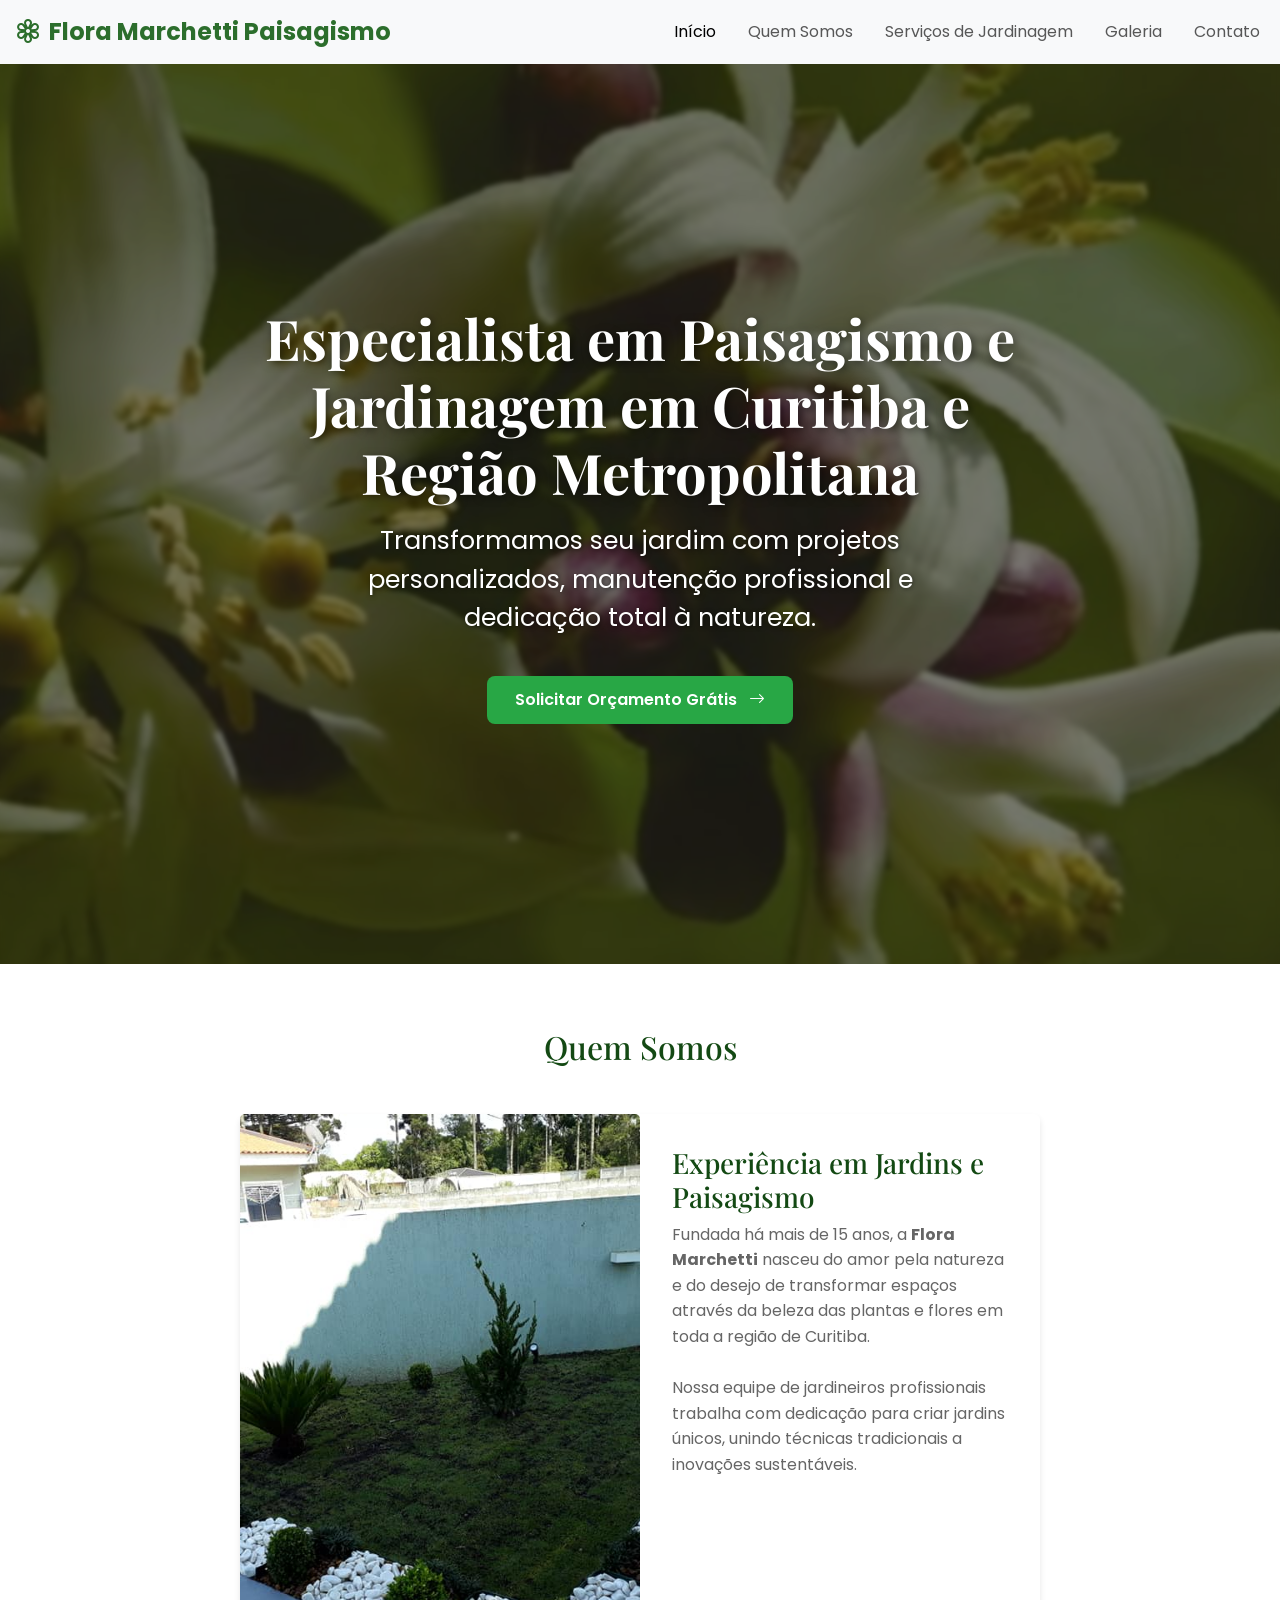
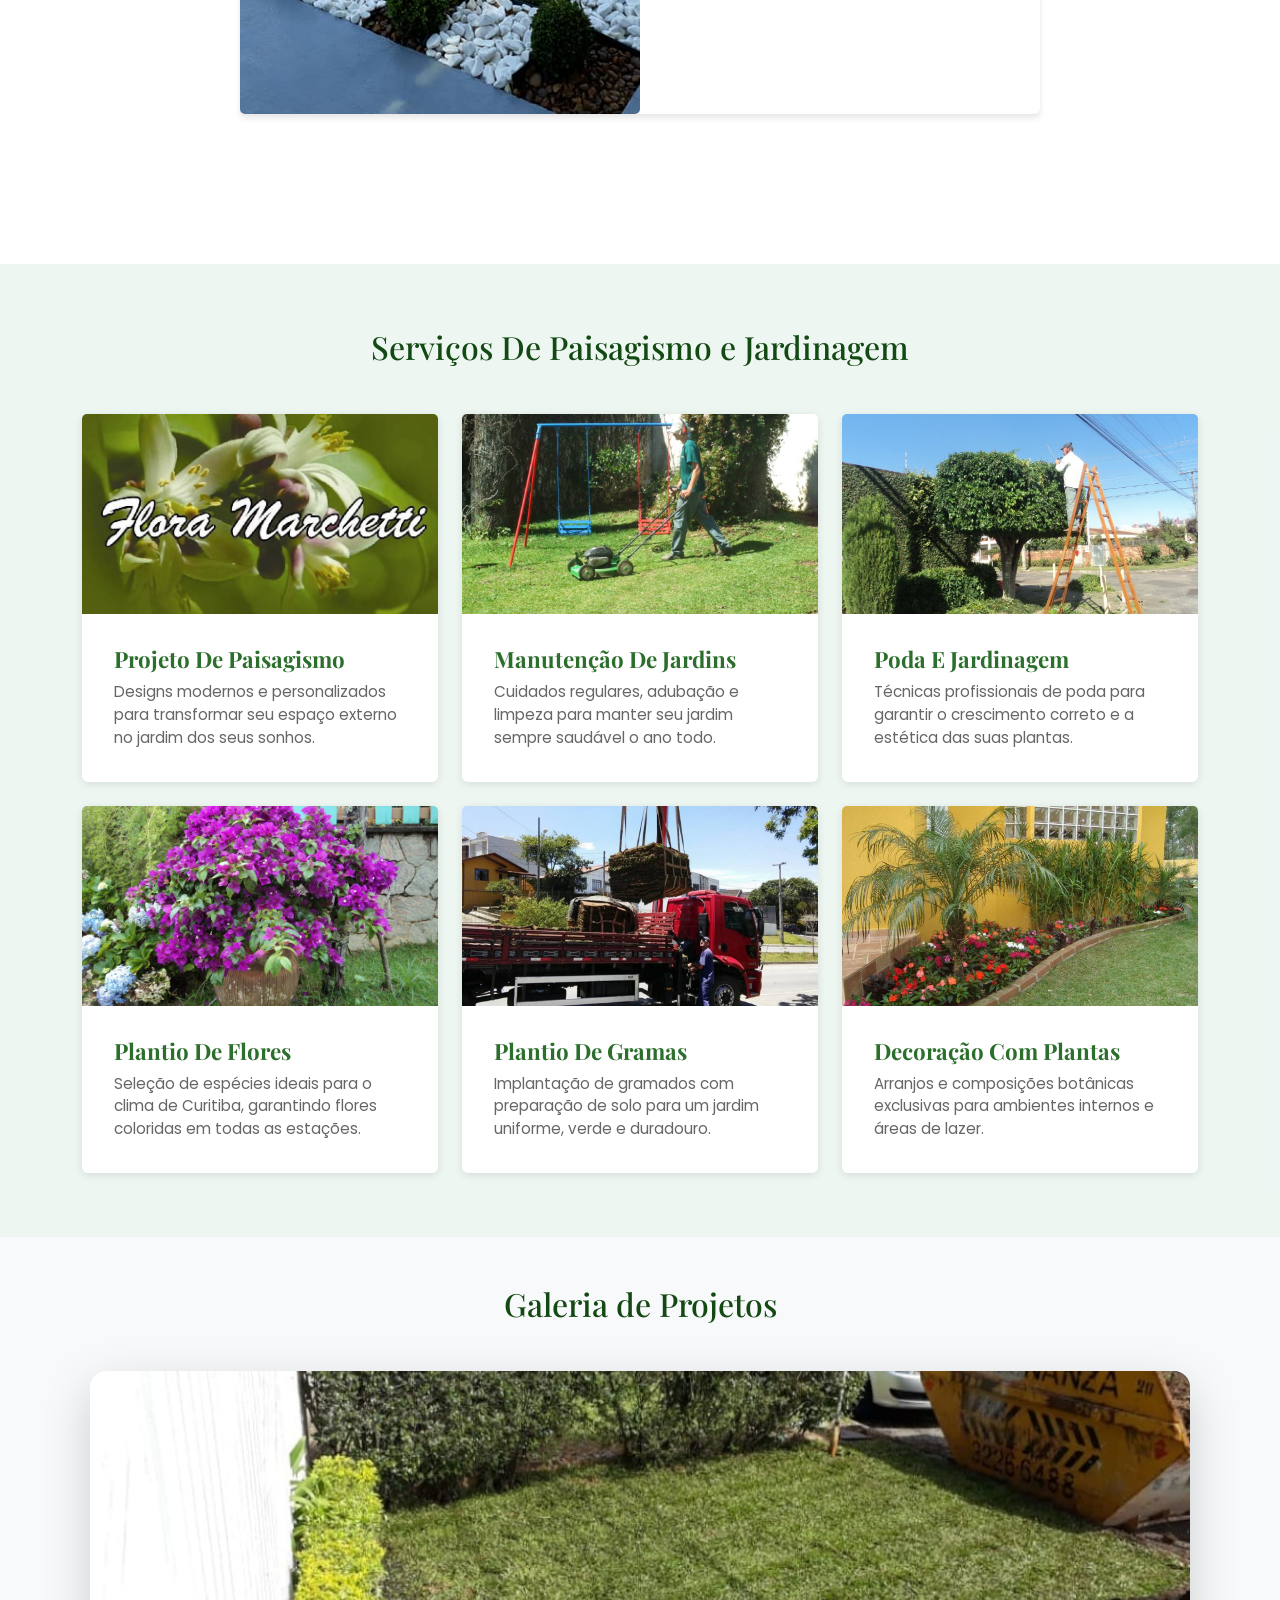
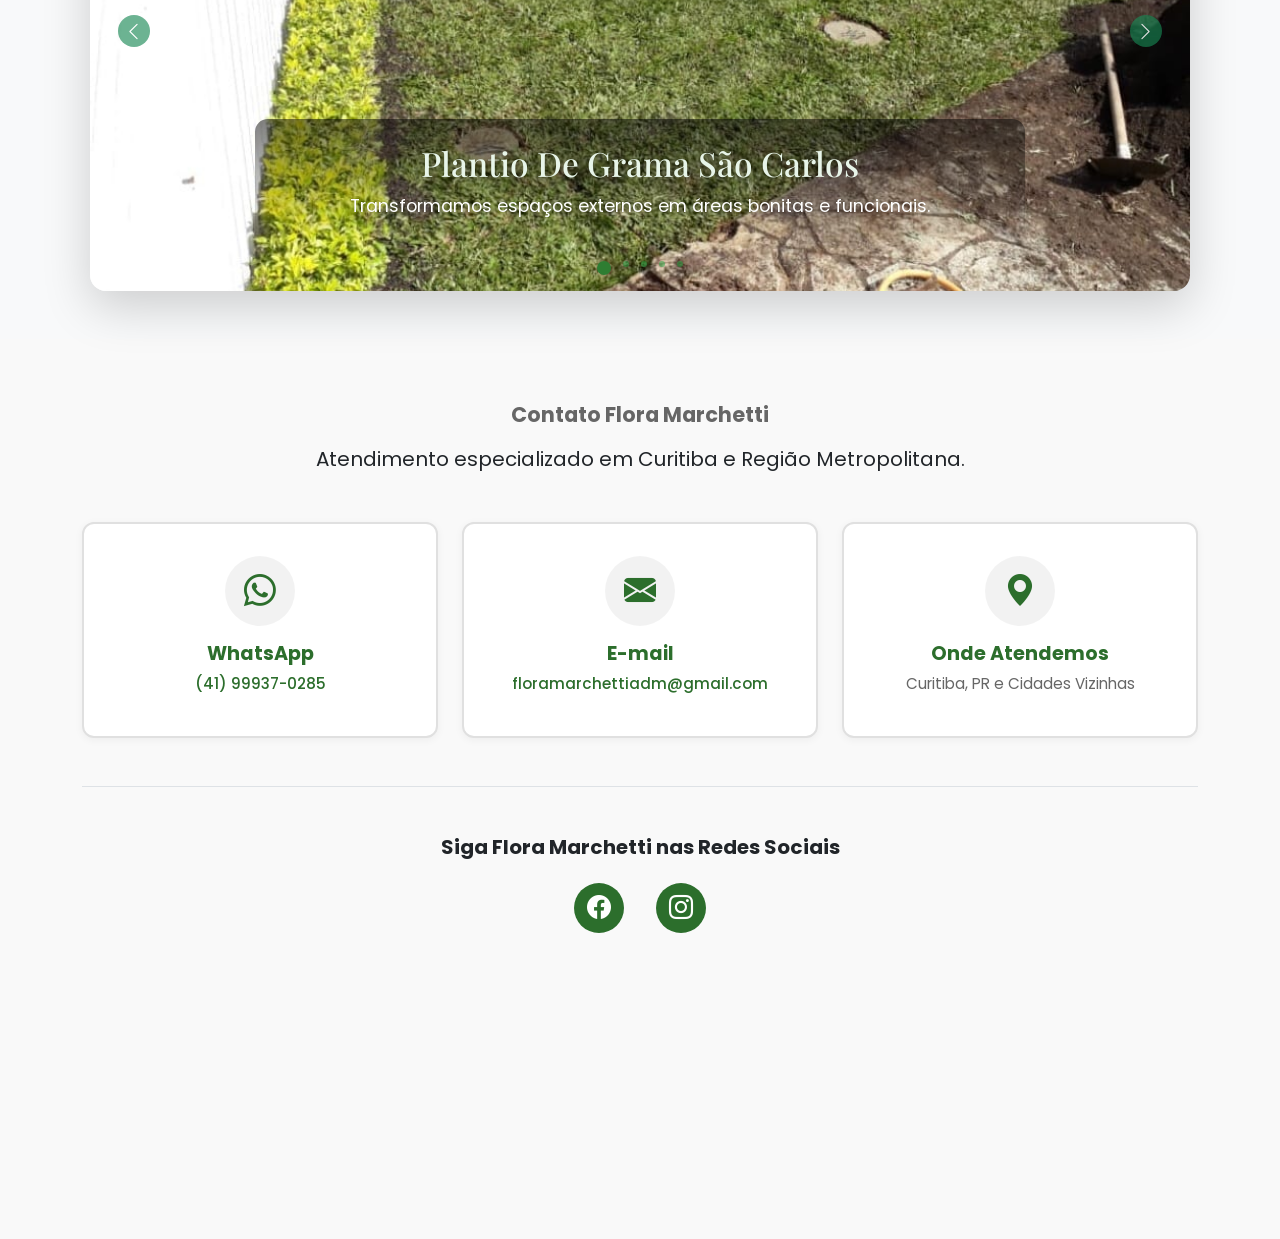
==== commit ecd67d67: "Mudanças visuais" ====
--- a/index.html
+++ b/index.html
@@ -107,7 +107,7 @@
                 </a>
             </div>
         </div>
-        <img src="images/image.png" class="img-fluid"
+        <img src="images/fundo.png" class="img-fluid"
             alt="Projeto de paisagismo com flores coloridas em Curitiba realizado pela Flora Marchetti">
     </section>
 
@@ -148,7 +148,7 @@
             <div class="row row-cols-1 row-cols-md-3 g-4">
                 <div class="col">
                     <div class="card h-100 card-servico">
-                        <img src="images/Projeto.jpg" class="card-img-top"
+                        <img src="images/flora.jfif" class="card-img-top"
                             alt="Serviço de Projeto de Paisagismo em Curitiba">
                         <div class="card-body">
                             <h5 class="card-title">Projeto De Paisagismo</h5>
@@ -278,8 +278,8 @@
                     <div class="carousel-item">
                         <img src="images/Esmeralda.jpeg" class="d-block w-100" alt="Paisagismo moderno">
                         <div class="carousel-caption d-none d-md-block">
-                            <h5>Plantio Da Grama Esmeralda</h5>
-                            <p>Instalação de grama esmeralda em áreas residenciais e comerciais.</p>
+                            <h5>Plantio De Grama Coreana</h5>
+                            <p>Instalação de grama Coreana em áreas residenciais e comerciais.</p>
                         </div>
                     </div>
 
--- a/styles.css
+++ b/styles.css
@@ -622,7 +622,7 @@
 }
 
 .fundo-desfocado {
-    background: url('images/image.png') no-repeat center center;
+    background: url('images/fundo.png') no-repeat center center;
     background-size: cover;
     filter: blur(2px) brightness(0.5);
     position: absolute;
